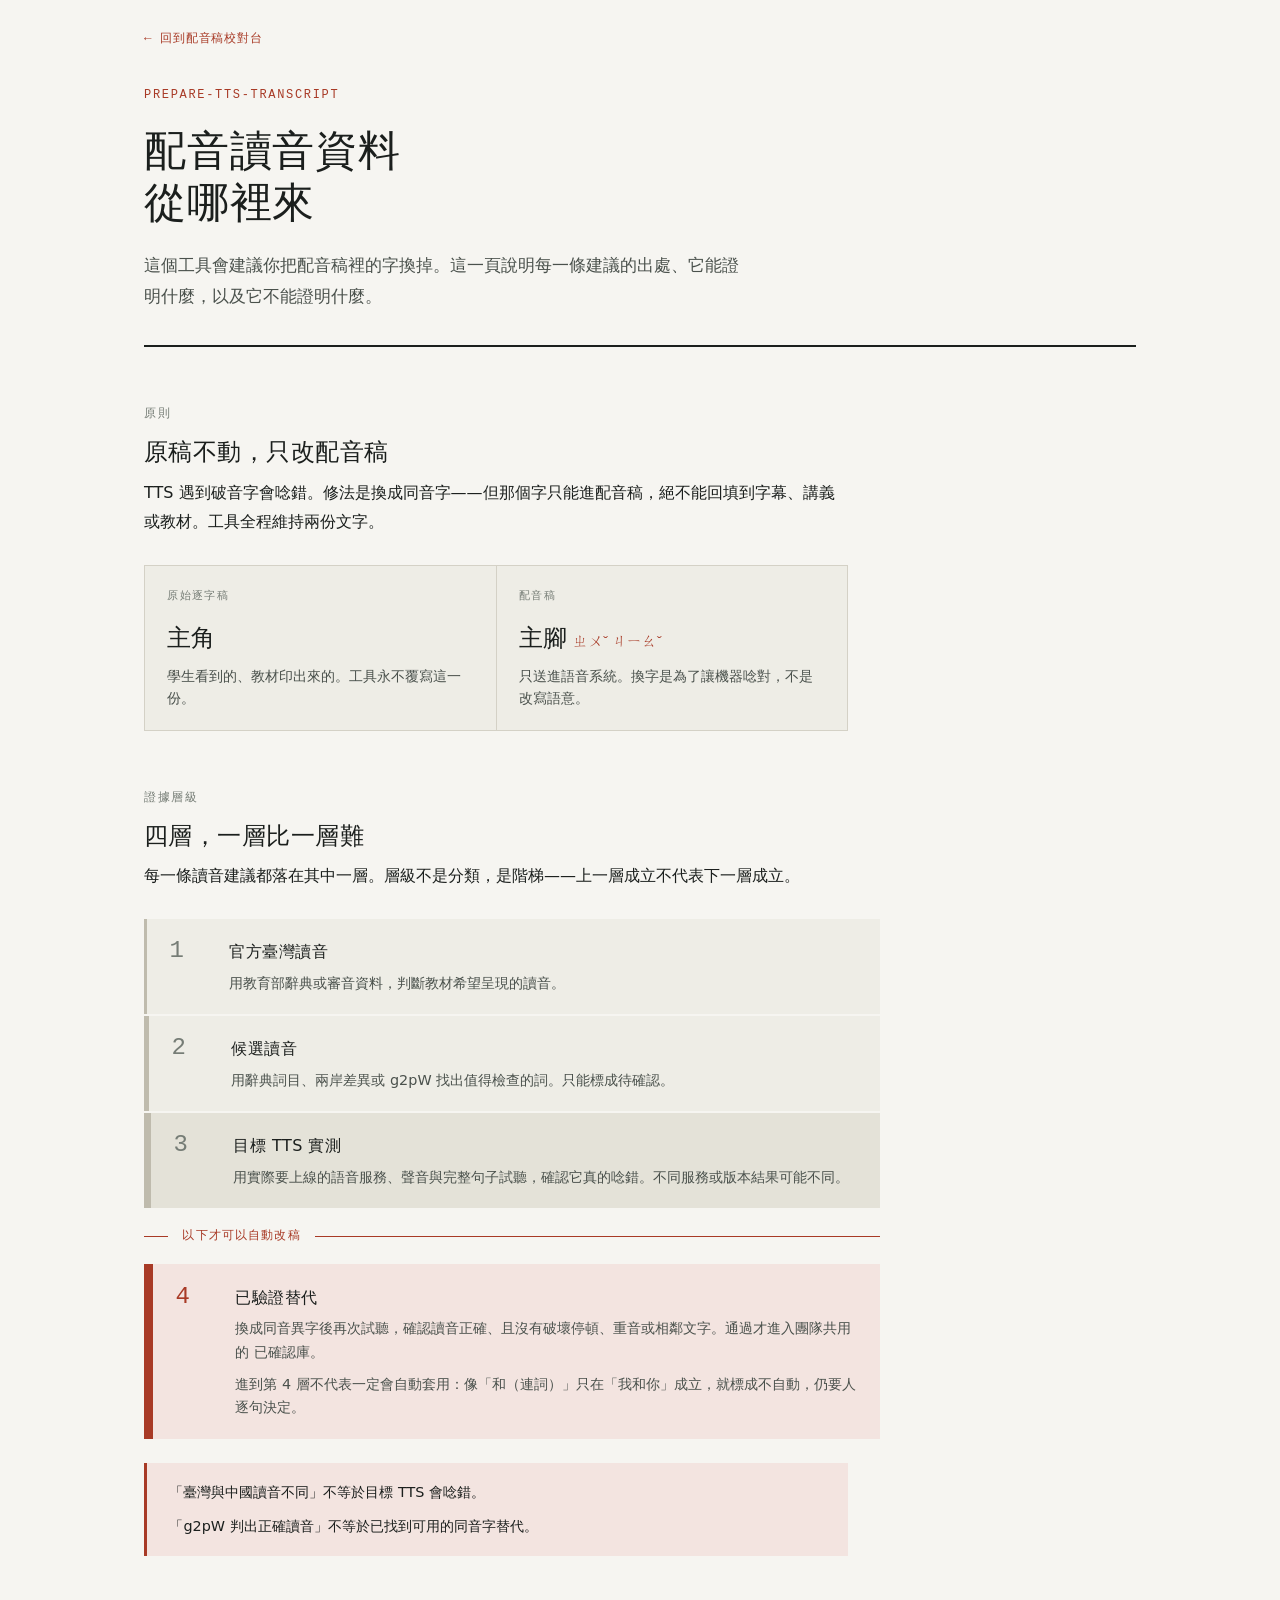
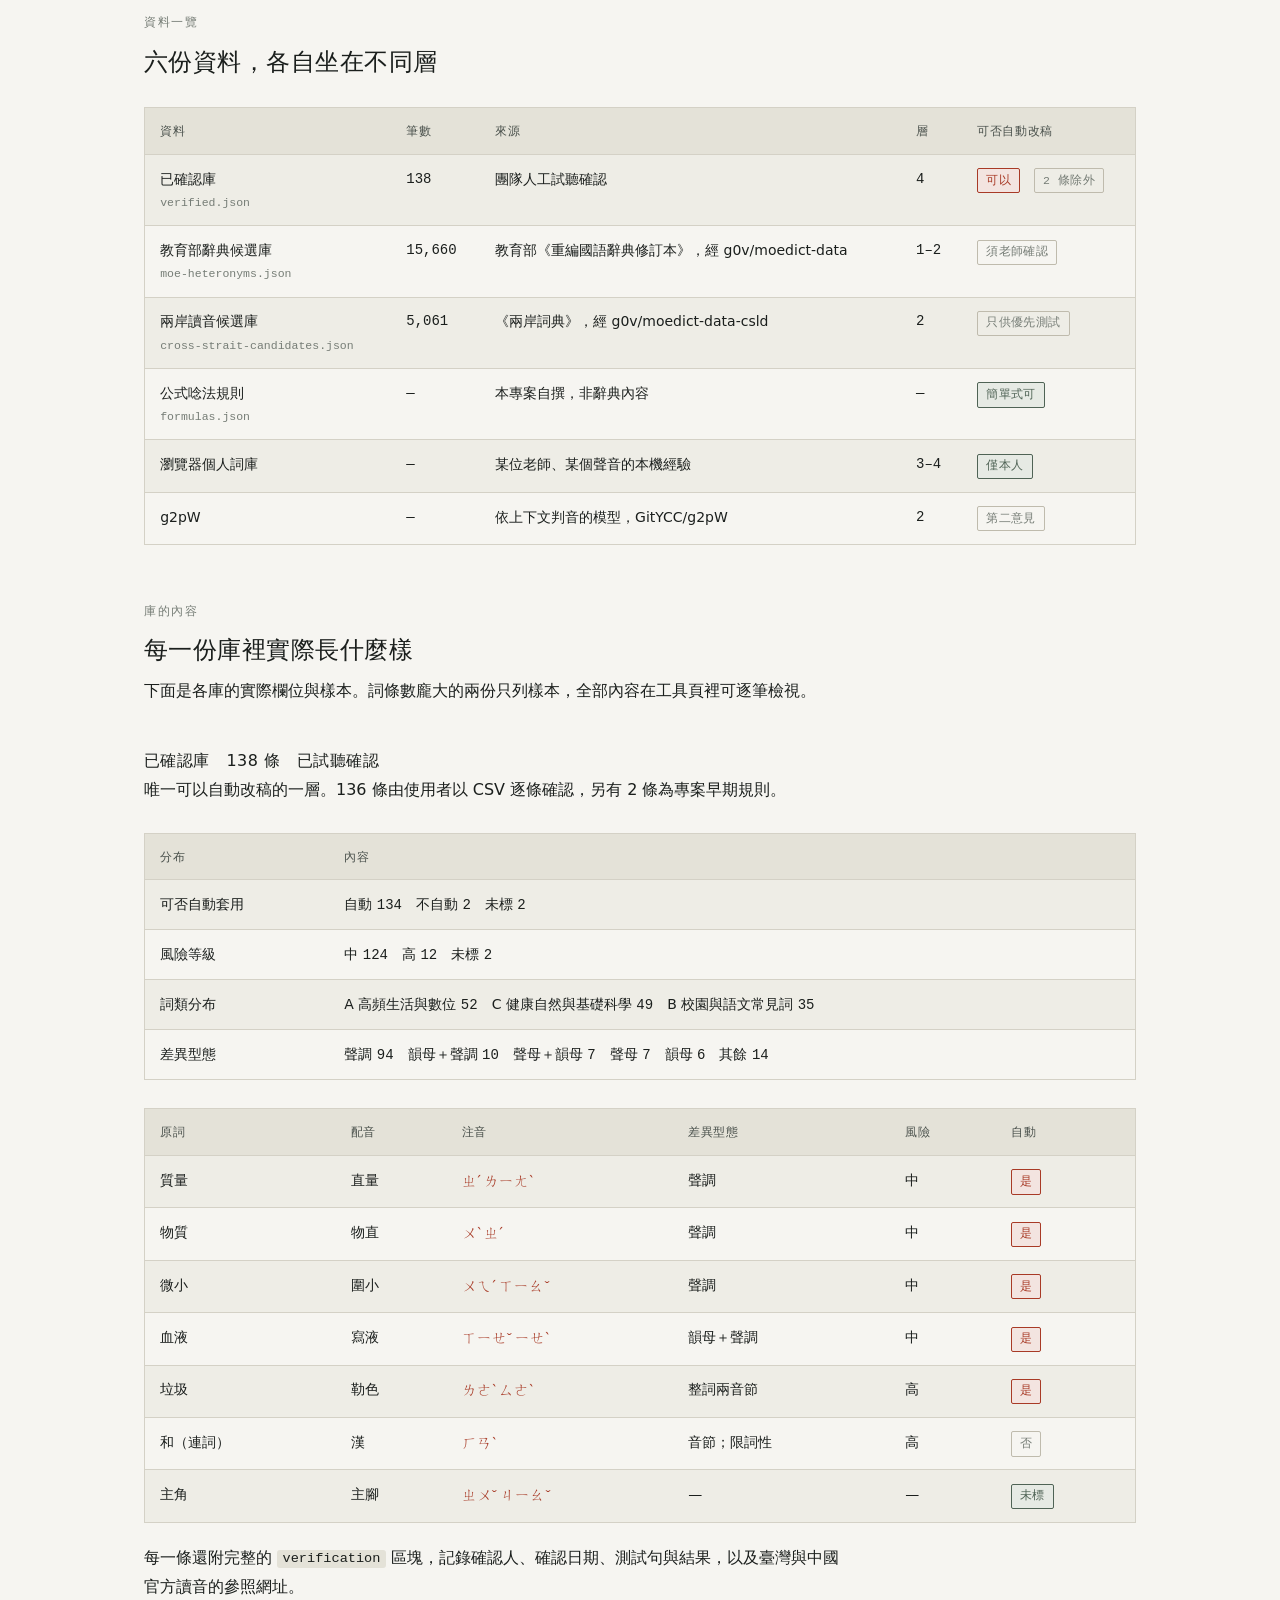
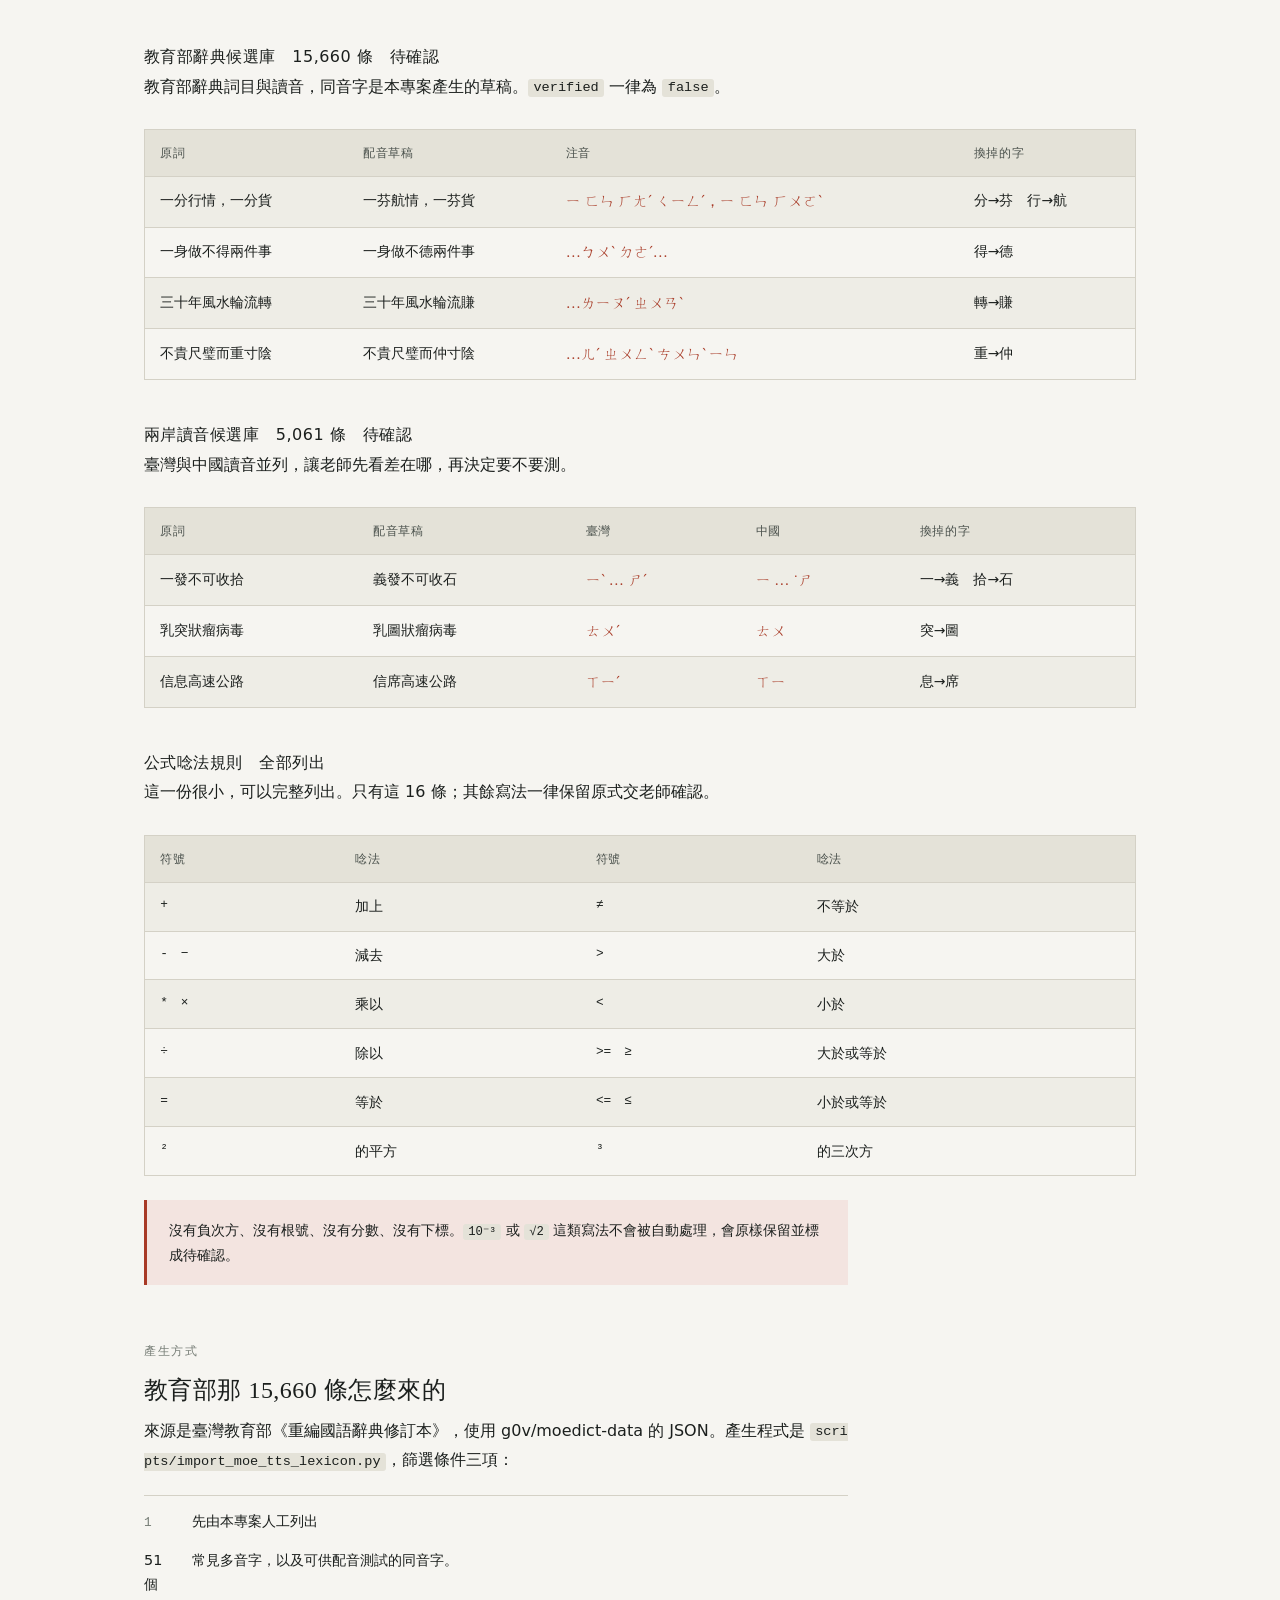
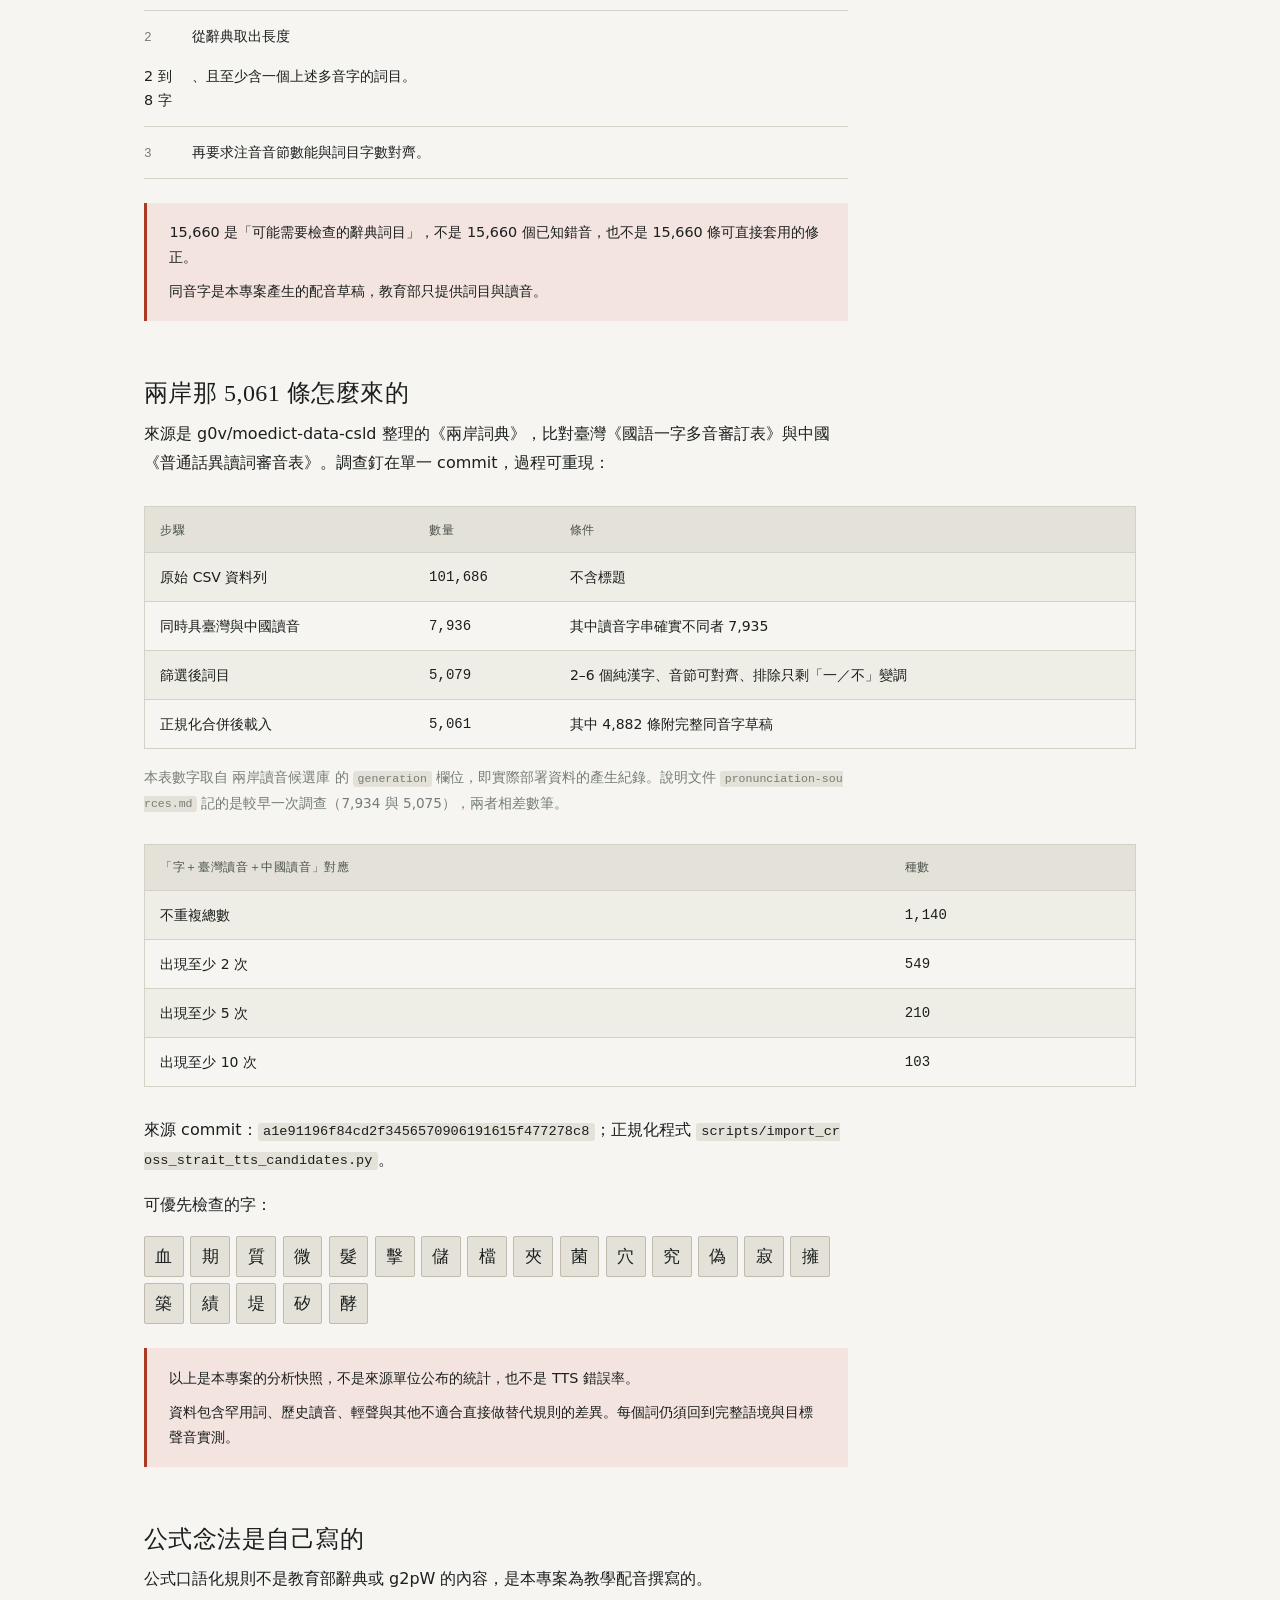
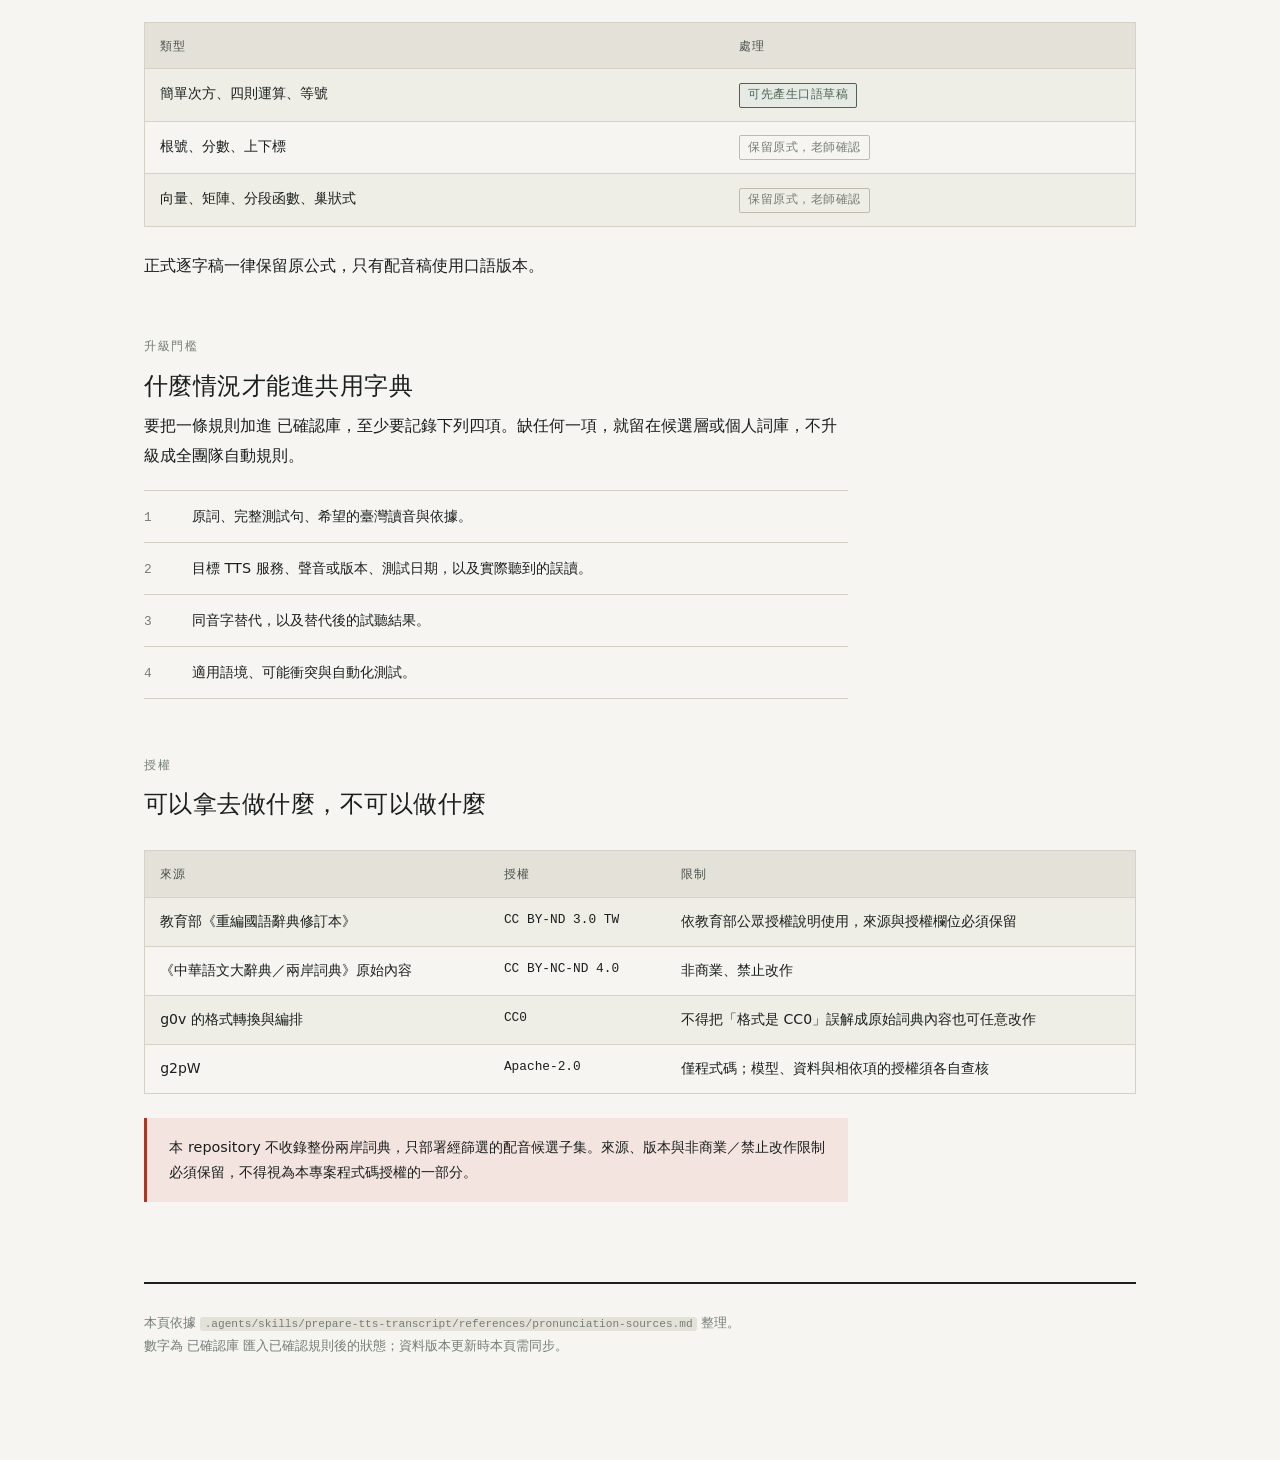
==== showcase/tts-pronunciation/sources.html @ 19a78411 "feat: 新增配音讀音資料來源說明頁 老師在工具頁看到的每一條讀音建議，現在都能點進來看出處、 證據層級與授權限制，不必翻 repo 裡的 markdown。  - 新增 showcase/tts-" ====
<!doctype html>
<html lang="zh-Hant">
  <head>
    <meta charset="utf-8">
    <meta name="viewport" content="width=device-width, initial-scale=1">
    <meta name="color-scheme" content="light">
    <title>配音讀音資料從哪裡來｜配音稿校對台</title>
    <style>
      :root{
        --paper:#F6F5F1; --paper-2:#EEEDE6; --paper-3:#E4E2D8;
        --ink:#1B1F1D; --ink-2:#4A514C; --ink-3:#767D76;
        --rule:#D4D1C6; --rule-2:#BFBBAD;
        --cinnabar:#A83A26; --cinnabar-bg:#F3E4E0;
        --sage:#4F6355; --sage-bg:#E6EAE4;
        --serif:"Songti TC","Noto Serif TC","Source Han Serif TC","PMingLiU",Georgia,serif;
        --sans:"PingFang TC","Noto Sans TC","Source Han Sans TC","Microsoft JhengHei","Heiti TC",system-ui,sans-serif;
        --mono:ui-monospace,"SF Mono","Cascadia Code",Consolas,monospace;
      }
      *{box-sizing:border-box;}
      body{margin:0;background:var(--paper);color:var(--ink);font-family:var(--sans);
        line-height:1.85;font-size:16px;padding:0 1.5rem 6rem;
        -webkit-font-smoothing:antialiased;}
      .wrap{max-width:62rem;margin:0 auto;}
      .col{max-width:44rem;}

      .backlink{display:inline-block;font-family:var(--mono);font-size:.78rem;
        letter-spacing:.06em;color:var(--cinnabar);text-decoration:none;
        padding:1.75rem 0 0;}
      .backlink:hover{text-decoration:underline;}
      .backlink:focus-visible{outline:2px solid var(--cinnabar);outline-offset:3px;}

      .masthead{padding:2rem 0 2rem;border-bottom:2px solid var(--ink);}
      .eyebrow{font-family:var(--mono);font-size:.75rem;letter-spacing:.14em;
        color:var(--cinnabar);text-transform:uppercase;margin:0 0 1.25rem;}
      h1{font-family:var(--serif);font-size:2.6rem;line-height:1.25;font-weight:500;
        margin:0 0 1.25rem;text-wrap:balance;letter-spacing:.02em;}
      .standfirst{font-size:1.0625rem;color:var(--ink-2);margin:0;max-width:38rem;}

      h2{font-family:var(--serif);font-size:1.5rem;font-weight:500;line-height:1.4;
        margin:0 0 .5rem;letter-spacing:.02em;}
      h3{font-size:1rem;font-weight:500;margin:0 0 .5rem;letter-spacing:.03em;}
      section{padding-top:3.5rem;}
      .secnum{font-family:var(--mono);font-size:.72rem;letter-spacing:.14em;
        color:var(--ink-3);margin:0 0 .75rem;}
      p{margin:0 0 1rem;}
      .col p:last-child{margin-bottom:0;}
      strong{font-weight:500;}
      code{font-family:var(--mono);font-size:.85em;background:var(--paper-3);
        padding:.1em .4em;border-radius:3px;word-break:break-all;}
      a{color:var(--cinnabar);text-underline-offset:3px;}

      .split{display:grid;gap:1px;background:var(--rule);border:1px solid var(--rule);
        grid-template-columns:1fr 1fr;margin:1.75rem 0 0;max-width:44rem;}
      .split>div{background:var(--paper-2);padding:1.25rem 1.4rem;}
      .split .lbl{font-family:var(--mono);font-size:.7rem;letter-spacing:.12em;
        color:var(--ink-3);margin:0 0 .6rem;}
      .split .big{font-family:var(--serif);font-size:1.5rem;margin:0 0 .35rem;}
      .split .note{font-size:.85rem;color:var(--ink-2);margin:0;line-height:1.6;}
      .fn{font-family:var(--mono);font-size:.72rem;color:var(--ink-3);}
      .zy{font-family:var(--serif);color:var(--cinnabar);font-size:.95rem;}

      .ladder{margin:1.75rem 0 0;max-width:46rem;}
      .rung{display:grid;grid-template-columns:2.5rem 1fr;gap:1.25rem;
        padding:1.15rem 1.4rem;background:var(--paper-2);
        border-left:3px solid var(--rule-2);margin-bottom:2px;}
      .rung--2{border-left-width:5px;}
      .rung--3{border-left-width:7px;background:var(--paper-3);}
      .rung--4{border-left:9px solid var(--cinnabar);background:var(--cinnabar-bg);}
      .rung .n{font-family:var(--mono);font-size:1.5rem;color:var(--ink-3);
        line-height:1.2;font-variant-numeric:tabular-nums;}
      .rung--4 .n{color:var(--cinnabar);}
      .rung h3{margin:0 0 .3rem;}
      .rung p{font-size:.9rem;color:var(--ink-2);margin:0;line-height:1.65;}
      .threshold{display:flex;align-items:center;gap:.9rem;margin:1.1rem 0;}
      .threshold span{font-family:var(--mono);font-size:.72rem;letter-spacing:.1em;
        color:var(--cinnabar);white-space:nowrap;}
      .threshold::before,.threshold::after{content:"";height:1px;
        background:var(--cinnabar);flex:1;}
      .threshold::before{flex:0 0 1.5rem;}

      .tw{overflow-x:auto;margin:1.75rem 0 0;border:1px solid var(--rule);}
      table{border-collapse:collapse;width:100%;font-size:.875rem;min-width:34rem;}
      th,td{text-align:left;padding:.8rem .95rem;border-bottom:1px solid var(--rule);
        vertical-align:top;line-height:1.6;}
      thead th{background:var(--paper-3);font-weight:500;font-size:.78rem;
        letter-spacing:.05em;color:var(--ink-2);white-space:nowrap;}
      tbody tr:last-child td{border-bottom:none;}
      tbody tr:nth-child(odd) td{background:var(--paper-2);}
      .num{font-family:var(--mono);font-variant-numeric:tabular-nums;white-space:nowrap;}
      .nm{font-family:var(--mono);font-size:.8rem;word-break:break-all;}

      .tag{display:inline-block;font-size:.72rem;padding:.15rem .5rem;border-radius:2px;
        white-space:nowrap;font-family:var(--mono);letter-spacing:.04em;}
      .tag--yes{background:var(--cinnabar-bg);color:var(--cinnabar);
        border:1px solid var(--cinnabar);}
      .tag--no{background:transparent;color:var(--ink-3);border:1px solid var(--rule-2);}
      .tag--part{background:var(--sage-bg);color:var(--sage);border:1px solid var(--sage);}

      .steps{list-style:none;padding:0;margin:1.25rem 0 0;max-width:44rem;
        counter-reset:s;border-top:1px solid var(--rule);}
      .steps li{counter-increment:s;display:grid;grid-template-columns:2rem 1fr;
        gap:1rem;padding:.85rem 0;border-bottom:1px solid var(--rule);
        font-size:.9rem;line-height:1.65;}
      .steps li::before{content:counter(s);font-family:var(--mono);color:var(--ink-3);
        font-size:.8rem;padding-top:.15rem;}

      .warn{border-left:3px solid var(--cinnabar);background:var(--cinnabar-bg);
        padding:1.1rem 1.4rem;margin:1.5rem 0 0;max-width:44rem;font-size:.9rem;
        line-height:1.7;}
      .warn p{margin:0 0 .6rem;}
      .warn p:last-child{margin:0;}

      .chips{display:flex;flex-wrap:wrap;gap:.4rem;margin:1rem 0 0;max-width:44rem;}
      .chip{font-family:var(--serif);font-size:1.05rem;padding:.25rem .65rem;
        background:var(--paper-3);border:1px solid var(--rule-2);border-radius:2px;}

      .pagefoot{margin-top:5rem;padding-top:1.75rem;border-top:2px solid var(--ink);
        font-size:.82rem;color:var(--ink-3);line-height:1.75;}

      @media (max-width:640px){
        h1{font-size:1.9rem;}
        .split{grid-template-columns:1fr;}
        body{font-size:15px;}
      }
    </style>
  </head>
  <body>
    <div class="wrap">

      <a class="backlink" href="index.html">← 回到配音稿校對台</a>

      <header class="masthead">
        <p class="eyebrow">prepare-tts-transcript</p>
        <h1>配音讀音資料<br>從哪裡來</h1>
        <p class="standfirst">這個工具會建議你把配音稿裡的字換掉。這一頁說明每一條建議的出處、它能證明什麼，以及它<strong>不能</strong>證明什麼。</p>
      </header>

      <section>
        <p class="secnum">原則</p>
        <h2>原稿不動，只改配音稿</h2>
        <div class="col">
          <p>TTS 遇到破音字會唸錯。修法是換成同音字——但那個字只能進配音稿，<strong>絕不能回填到字幕、講義或教材</strong>。工具全程維持兩份文字。</p>
        </div>
        <div class="split">
          <div>
            <p class="lbl">原始逐字稿</p>
            <p class="big">主角</p>
            <p class="note">學生看到的、教材印出來的。工具永不覆寫這一份。</p>
          </div>
          <div>
            <p class="lbl">配音稿</p>
            <p class="big">主腳 <span class="zy">ㄓㄨˇ ㄐㄧㄠˇ</span></p>
            <p class="note">只送進語音系統。換字是為了讓機器唸對，不是改寫語意。</p>
          </div>
        </div>
      </section>

      <section>
        <p class="secnum">證據層級</p>
        <h2>四層，一層比一層難</h2>
        <div class="col">
          <p>每一條讀音建議都落在其中一層。層級不是分類，是<strong>階梯</strong>——上一層成立不代表下一層成立。</p>
        </div>

        <div class="ladder">
          <div class="rung">
            <div class="n">1</div>
            <div>
              <h3>官方臺灣讀音</h3>
              <p>用教育部辭典或審音資料，判斷教材希望呈現的讀音。</p>
            </div>
          </div>
          <div class="rung rung--2">
            <div class="n">2</div>
            <div>
              <h3>候選讀音</h3>
              <p>用辭典詞目、兩岸差異或 g2pW 找出值得檢查的詞。只能標成待確認。</p>
            </div>
          </div>
          <div class="rung rung--3">
            <div class="n">3</div>
            <div>
              <h3>目標 TTS 實測</h3>
              <p>用實際要上線的語音服務、聲音與完整句子試聽，確認它真的唸錯。不同服務或版本結果可能不同。</p>
            </div>
          </div>

          <div class="threshold"><span>以下才可以自動改稿</span></div>

          <div class="rung rung--4">
            <div class="n">4</div>
            <div>
              <h3>已驗證替代</h3>
              <p>換成同音異字後再次試聽，確認讀音正確、且沒有破壞停頓、重音或相鄰文字。通過才進入團隊共用的 <strong>已確認庫</strong>。</p>
              <p style="margin-top:.5rem;">進到第 4 層<strong>不代表一定會自動套用</strong>：像「和（連詞）」只在「我和你」成立，就標成不自動，仍要人逐句決定。</p>
            </div>
          </div>
        </div>

        <div class="warn">
          <p>「臺灣與中國讀音不同」<strong>不等於</strong>目標 TTS 會唸錯。</p>
          <p>「g2pW 判出正確讀音」<strong>不等於</strong>已找到可用的同音字替代。</p>
        </div>
      </section>

      <section>
        <p class="secnum">資料一覽</p>
        <h2>六份資料，各自坐在不同層</h2>
        <div class="tw">
          <table>
            <thead>
              <tr><th>資料</th><th>筆數</th><th>來源</th><th>層</th><th>可否自動改稿</th></tr>
            </thead>
            <tbody>
              <tr>
                <td>已確認庫<br><span class="fn">verified.json</span></td>
                <td class="num">138</td>
                <td>團隊人工試聽確認</td>
                <td class="num">4</td>
                <td><span class="tag tag--yes">可以</span>　<span class="tag tag--no">2 條除外</span></td>
              </tr>
              <tr>
                <td>教育部辭典候選庫<br><span class="fn">moe-heteronyms.json</span></td>
                <td class="num">15,660</td>
                <td>教育部《重編國語辭典修訂本》，經 g0v/moedict-data</td>
                <td class="num">1–2</td>
                <td><span class="tag tag--no">須老師確認</span></td>
              </tr>
              <tr>
                <td>兩岸讀音候選庫<br><span class="fn">cross-strait-candidates.json</span></td>
                <td class="num">5,061</td>
                <td>《兩岸詞典》，經 g0v/moedict-data-csld</td>
                <td class="num">2</td>
                <td><span class="tag tag--no">只供優先測試</span></td>
              </tr>
              <tr>
                <td>公式唸法規則<br><span class="fn">formulas.json</span></td>
                <td class="num">—</td>
                <td>本專案自撰，非辭典內容</td>
                <td class="num">—</td>
                <td><span class="tag tag--part">簡單式可</span></td>
              </tr>
              <tr>
                <td>瀏覽器個人詞庫</td>
                <td class="num">—</td>
                <td>某位老師、某個聲音的本機經驗</td>
                <td class="num">3–4</td>
                <td><span class="tag tag--part">僅本人</span></td>
              </tr>
              <tr>
                <td>g2pW</td>
                <td class="num">—</td>
                <td>依上下文判音的模型，GitYCC/g2pW</td>
                <td class="num">2</td>
                <td><span class="tag tag--no">第二意見</span></td>
              </tr>
            </tbody>
          </table>
        </div>
      </section>

      <section>
        <p class="secnum">庫的內容</p>
        <h2>每一份庫裡實際長什麼樣</h2>
        <div class="col">
          <p>下面是各庫的實際欄位與樣本。詞條數龐大的兩份只列樣本，全部內容在工具頁裡可逐筆檢視。</p>
        </div>

        <h3 style="margin:2.5rem 0 0;">已確認庫　138 條　已試聽確認</h3>
        <div class="col">
          <p>唯一可以自動改稿的一層。136 條由使用者以 CSV 逐條確認，另有 2 條為專案早期規則。</p>
        </div>
        <div class="tw">
          <table>
            <thead><tr><th>分布</th><th>內容</th></tr></thead>
            <tbody>
              <tr><td>可否自動套用</td><td>自動 <span class="num">134</span>　不自動 <span class="num">2</span>　未標 <span class="num">2</span></td></tr>
              <tr><td>風險等級</td><td>中 <span class="num">124</span>　高 <span class="num">12</span>　未標 <span class="num">2</span></td></tr>
              <tr><td>詞類分布</td><td>A 高頻生活與數位 <span class="num">52</span>　C 健康自然與基礎科學 <span class="num">49</span>　B 校園與語文常見詞 <span class="num">35</span></td></tr>
              <tr><td>差異型態</td><td>聲調 <span class="num">94</span>　韻母＋聲調 <span class="num">10</span>　聲母＋韻母 <span class="num">7</span>　聲母 <span class="num">7</span>　韻母 <span class="num">6</span>　其餘 <span class="num">14</span></td></tr>
            </tbody>
          </table>
        </div>
        <div class="tw">
          <table>
            <thead><tr><th>原詞</th><th>配音</th><th>注音</th><th>差異型態</th><th>風險</th><th>自動</th></tr></thead>
            <tbody>
              <tr><td>質量</td><td>直量</td><td class="zy">ㄓˊ ㄌㄧㄤˋ</td><td>聲調</td><td>中</td><td><span class="tag tag--yes">是</span></td></tr>
              <tr><td>物質</td><td>物直</td><td class="zy">ㄨˋ ㄓˊ</td><td>聲調</td><td>中</td><td><span class="tag tag--yes">是</span></td></tr>
              <tr><td>微小</td><td>圍小</td><td class="zy">ㄨㄟˊ ㄒㄧㄠˇ</td><td>聲調</td><td>中</td><td><span class="tag tag--yes">是</span></td></tr>
              <tr><td>血液</td><td>寫液</td><td class="zy">ㄒㄧㄝˇ ㄧㄝˋ</td><td>韻母＋聲調</td><td>中</td><td><span class="tag tag--yes">是</span></td></tr>
              <tr><td>垃圾</td><td>勒色</td><td class="zy">ㄌㄜˋ ㄙㄜˋ</td><td>整詞兩音節</td><td>高</td><td><span class="tag tag--yes">是</span></td></tr>
              <tr><td>和（連詞）</td><td>漢</td><td class="zy">ㄏㄢˋ</td><td>音節；限詞性</td><td>高</td><td><span class="tag tag--no">否</span></td></tr>
              <tr><td>主角</td><td>主腳</td><td class="zy">ㄓㄨˇ ㄐㄧㄠˇ</td><td>—</td><td>—</td><td><span class="tag tag--part">未標</span></td></tr>
            </tbody>
          </table>
        </div>
        <div class="col" style="margin-top:1.25rem;">
          <p>每一條還附完整的 <code>verification</code> 區塊，記錄確認人、確認日期、測試句與結果，以及臺灣與中國官方讀音的參照網址。</p>
        </div>

        <h3 style="margin:2.5rem 0 0;">教育部辭典候選庫　15,660 條　待確認</h3>
        <div class="col">
          <p>教育部辭典詞目與讀音，同音字是本專案產生的草稿。<code>verified</code> 一律為 <code>false</code>。</p>
        </div>
        <div class="tw">
          <table>
            <thead><tr><th>原詞</th><th>配音草稿</th><th>注音</th><th>換掉的字</th></tr></thead>
            <tbody>
              <tr><td>一分行情，一分貨</td><td>一芬航情，一芬貨</td><td class="zy">ㄧ ㄈㄣ ㄏㄤˊ ㄑㄧㄥˊ，ㄧ ㄈㄣ ㄏㄨㄛˋ</td><td>分→芬　行→航</td></tr>
              <tr><td>一身做不得兩件事</td><td>一身做不德兩件事</td><td class="zy">…ㄅㄨˋ ㄉㄜˊ…</td><td>得→德</td></tr>
              <tr><td>三十年風水輪流轉</td><td>三十年風水輪流賺</td><td class="zy">…ㄌㄧㄡˊ ㄓㄨㄢˋ</td><td>轉→賺</td></tr>
              <tr><td>不貴尺璧而重寸陰</td><td>不貴尺璧而仲寸陰</td><td class="zy">…ㄦˊ ㄓㄨㄥˋ ㄘㄨㄣˋ ㄧㄣ</td><td>重→仲</td></tr>
            </tbody>
          </table>
        </div>

        <h3 style="margin:2.5rem 0 0;">兩岸讀音候選庫　5,061 條　待確認</h3>
        <div class="col">
          <p>臺灣與中國讀音並列，讓老師先看差在哪，再決定要不要測。</p>
        </div>
        <div class="tw">
          <table>
            <thead><tr><th>原詞</th><th>配音草稿</th><th>臺灣</th><th>中國</th><th>換掉的字</th></tr></thead>
            <tbody>
              <tr><td>一發不可收拾</td><td>義發不可收石</td><td class="zy">ㄧˋ … ㄕˊ</td><td class="zy">ㄧ … ˙ㄕ</td><td>一→義　拾→石</td></tr>
              <tr><td>乳突狀瘤病毒</td><td>乳圖狀瘤病毒</td><td class="zy">ㄊㄨˊ</td><td class="zy">ㄊㄨ</td><td>突→圖</td></tr>
              <tr><td>信息高速公路</td><td>信席高速公路</td><td class="zy">ㄒㄧˊ</td><td class="zy">ㄒㄧ</td><td>息→席</td></tr>
            </tbody>
          </table>
        </div>

        <h3 style="margin:2.5rem 0 0;">公式唸法規則　全部列出</h3>
        <div class="col">
          <p>這一份很小，可以完整列出。<strong>只有這 16 條</strong>；其餘寫法一律保留原式交老師確認。</p>
        </div>
        <div class="tw">
          <table>
            <thead><tr><th>符號</th><th>唸法</th><th>符號</th><th>唸法</th></tr></thead>
            <tbody>
              <tr><td class="nm">+</td><td>加上</td><td class="nm">≠</td><td>不等於</td></tr>
              <tr><td class="nm">-　−</td><td>減去</td><td class="nm">&gt;</td><td>大於</td></tr>
              <tr><td class="nm">*　×</td><td>乘以</td><td class="nm">&lt;</td><td>小於</td></tr>
              <tr><td class="nm">÷</td><td>除以</td><td class="nm">&gt;=　≥</td><td>大於或等於</td></tr>
              <tr><td class="nm">=</td><td>等於</td><td class="nm">&lt;=　≤</td><td>小於或等於</td></tr>
              <tr><td class="nm">²</td><td>的平方</td><td class="nm">³</td><td>的三次方</td></tr>
            </tbody>
          </table>
        </div>
        <div class="warn">
          <p>沒有負次方、沒有根號、沒有分數、沒有下標。<code>10⁻³</code> 或 <code>√2</code> 這類寫法<strong>不會被自動處理</strong>，會原樣保留並標成待確認。</p>
        </div>
      </section>

      <section>
        <p class="secnum">產生方式</p>
        <h2>教育部那 15,660 條怎麼來的</h2>
        <div class="col">
          <p>來源是臺灣教育部《重編國語辭典修訂本》，使用 g0v/moedict-data 的 JSON。產生程式是 <code>scripts/import_moe_tts_lexicon.py</code>，篩選條件三項：</p>
        </div>
        <ol class="steps">
          <li>先由本專案人工列出 <strong>51 個</strong>常見多音字，以及可供配音測試的同音字。</li>
          <li>從辭典取出長度 <strong>2 到 8 字</strong>、且至少含一個上述多音字的詞目。</li>
          <li>再要求注音音節數能與詞目字數對齊。</li>
        </ol>
        <div class="warn">
          <p><strong>15,660 是「可能需要檢查的辭典詞目」</strong>，不是 15,660 個已知錯音，也不是 15,660 條可直接套用的修正。</p>
          <p>同音字是本專案產生的配音草稿，教育部只提供詞目與讀音。</p>
        </div>
      </section>

      <section>
        <h2>兩岸那 5,061 條怎麼來的</h2>
        <div class="col">
          <p>來源是 g0v/moedict-data-csld 整理的《兩岸詞典》，比對臺灣《國語一字多音審訂表》與中國《普通話異讀詞審音表》。調查釘在單一 commit，過程可重現：</p>
        </div>
        <div class="tw">
          <table>
            <thead><tr><th>步驟</th><th>數量</th><th>條件</th></tr></thead>
            <tbody>
              <tr><td>原始 CSV 資料列</td><td class="num">101,686</td><td>不含標題</td></tr>
              <tr><td>同時具臺灣與中國讀音</td><td class="num">7,936</td><td>其中讀音字串確實不同者 7,935</td></tr>
              <tr><td>篩選後詞目</td><td class="num">5,079</td><td>2–6 個純漢字、音節可對齊、排除只剩「一／不」變調</td></tr>
              <tr><td>正規化合併後載入</td><td class="num">5,061</td><td>其中 4,882 條附完整同音字草稿</td></tr>
            </tbody>
          </table>
        </div>
        <div class="col" style="margin-top:1rem;">
          <p style="font-size:.85rem;color:var(--ink-3);">本表數字取自 <strong>兩岸讀音候選庫</strong> 的 <code>generation</code> 欄位，即實際部署資料的產生紀錄。說明文件 <code>pronunciation-sources.md</code> 記的是較早一次調查（7,934 與 5,075），兩者相差數筆。</p>
        </div>
        <div class="tw">
          <table>
            <thead><tr><th>「字＋臺灣讀音＋中國讀音」對應</th><th>種數</th></tr></thead>
            <tbody>
              <tr><td>不重複總數</td><td class="num">1,140</td></tr>
              <tr><td>出現至少 2 次</td><td class="num">549</td></tr>
              <tr><td>出現至少 5 次</td><td class="num">210</td></tr>
              <tr><td>出現至少 10 次</td><td class="num">103</td></tr>
            </tbody>
          </table>
        </div>
        <div class="col" style="margin-top:1.75rem;">
          <p>來源 commit：<code>a1e91196f84cd2f3456570906191615f477278c8</code>；正規化程式 <code>scripts/import_cross_strait_tts_candidates.py</code>。</p>
          <p>可優先檢查的字：</p>
        </div>
        <div class="chips">
          <span class="chip">血</span><span class="chip">期</span><span class="chip">質</span>
          <span class="chip">微</span><span class="chip">髮</span><span class="chip">擊</span>
          <span class="chip">儲</span><span class="chip">檔</span><span class="chip">夾</span>
          <span class="chip">菌</span><span class="chip">穴</span><span class="chip">究</span>
          <span class="chip">偽</span><span class="chip">寂</span><span class="chip">擁</span>
          <span class="chip">築</span><span class="chip">績</span><span class="chip">堤</span>
          <span class="chip">矽</span><span class="chip">酵</span>
        </div>
        <div class="warn">
          <p>以上是<strong>本專案的分析快照</strong>，不是來源單位公布的統計，也不是 TTS 錯誤率。</p>
          <p>資料包含罕用詞、歷史讀音、輕聲與其他不適合直接做替代規則的差異。每個詞仍須回到完整語境與目標聲音實測。</p>
        </div>
      </section>

      <section>
        <h2>公式念法是自己寫的</h2>
        <div class="col">
          <p>公式口語化規則<strong>不是</strong>教育部辭典或 g2pW 的內容，是本專案為教學配音撰寫的。</p>
        </div>
        <div class="tw">
          <table>
            <thead><tr><th>類型</th><th>處理</th></tr></thead>
            <tbody>
              <tr><td>簡單次方、四則運算、等號</td><td><span class="tag tag--part">可先產生口語草稿</span></td></tr>
              <tr><td>根號、分數、上下標</td><td><span class="tag tag--no">保留原式，老師確認</span></td></tr>
              <tr><td>向量、矩陣、分段函數、巢狀式</td><td><span class="tag tag--no">保留原式，老師確認</span></td></tr>
            </tbody>
          </table>
        </div>
        <div class="col" style="margin-top:1.5rem;">
          <p>正式逐字稿一律保留原公式，只有配音稿使用口語版本。</p>
        </div>
      </section>

      <section>
        <p class="secnum">升級門檻</p>
        <h2>什麼情況才能進共用字典</h2>
        <div class="col">
          <p>要把一條規則加進 <strong>已確認庫</strong>，至少要記錄下列四項。<strong>缺任何一項，就留在候選層或個人詞庫</strong>，不升級成全團隊自動規則。</p>
        </div>
        <ol class="steps">
          <li>原詞、完整測試句、希望的臺灣讀音與依據。</li>
          <li>目標 TTS 服務、聲音或版本、測試日期，以及實際聽到的誤讀。</li>
          <li>同音字替代，以及替代後的試聽結果。</li>
          <li>適用語境、可能衝突與自動化測試。</li>
        </ol>
      </section>

      <section>
        <p class="secnum">授權</p>
        <h2>可以拿去做什麼，不可以做什麼</h2>
        <div class="tw">
          <table>
            <thead><tr><th>來源</th><th>授權</th><th>限制</th></tr></thead>
            <tbody>
              <tr>
                <td>教育部《重編國語辭典修訂本》</td>
                <td class="nm">CC BY-ND 3.0 TW</td>
                <td>依教育部公眾授權說明使用，<strong>來源與授權欄位必須保留</strong></td>
              </tr>
              <tr>
                <td>《中華語文大辭典／兩岸詞典》原始內容</td>
                <td class="nm">CC BY-NC-ND 4.0</td>
                <td>非商業、禁止改作</td>
              </tr>
              <tr>
                <td>g0v 的格式轉換與編排</td>
                <td class="nm">CC0</td>
                <td><strong>不得</strong>把「格式是 CC0」誤解成原始詞典內容也可任意改作</td>
              </tr>
              <tr>
                <td>g2pW</td>
                <td class="nm">Apache-2.0</td>
                <td>僅程式碼；模型、資料與相依項的授權須各自查核</td>
              </tr>
            </tbody>
          </table>
        </div>
        <div class="warn">
          <p>本 repository <strong>不收錄整份兩岸詞典</strong>，只部署經篩選的配音候選子集。來源、版本與非商業／禁止改作限制必須保留，不得視為本專案程式碼授權的一部分。</p>
        </div>
      </section>

      <p class="pagefoot">
        本頁依據 <code>.agents/skills/prepare-tts-transcript/references/pronunciation-sources.md</code> 整理。<br>
        數字為 <strong>已確認庫</strong> 匯入已確認規則後的狀態；資料版本更新時本頁需同步。
      </p>

    </div>
  </body>
</html>
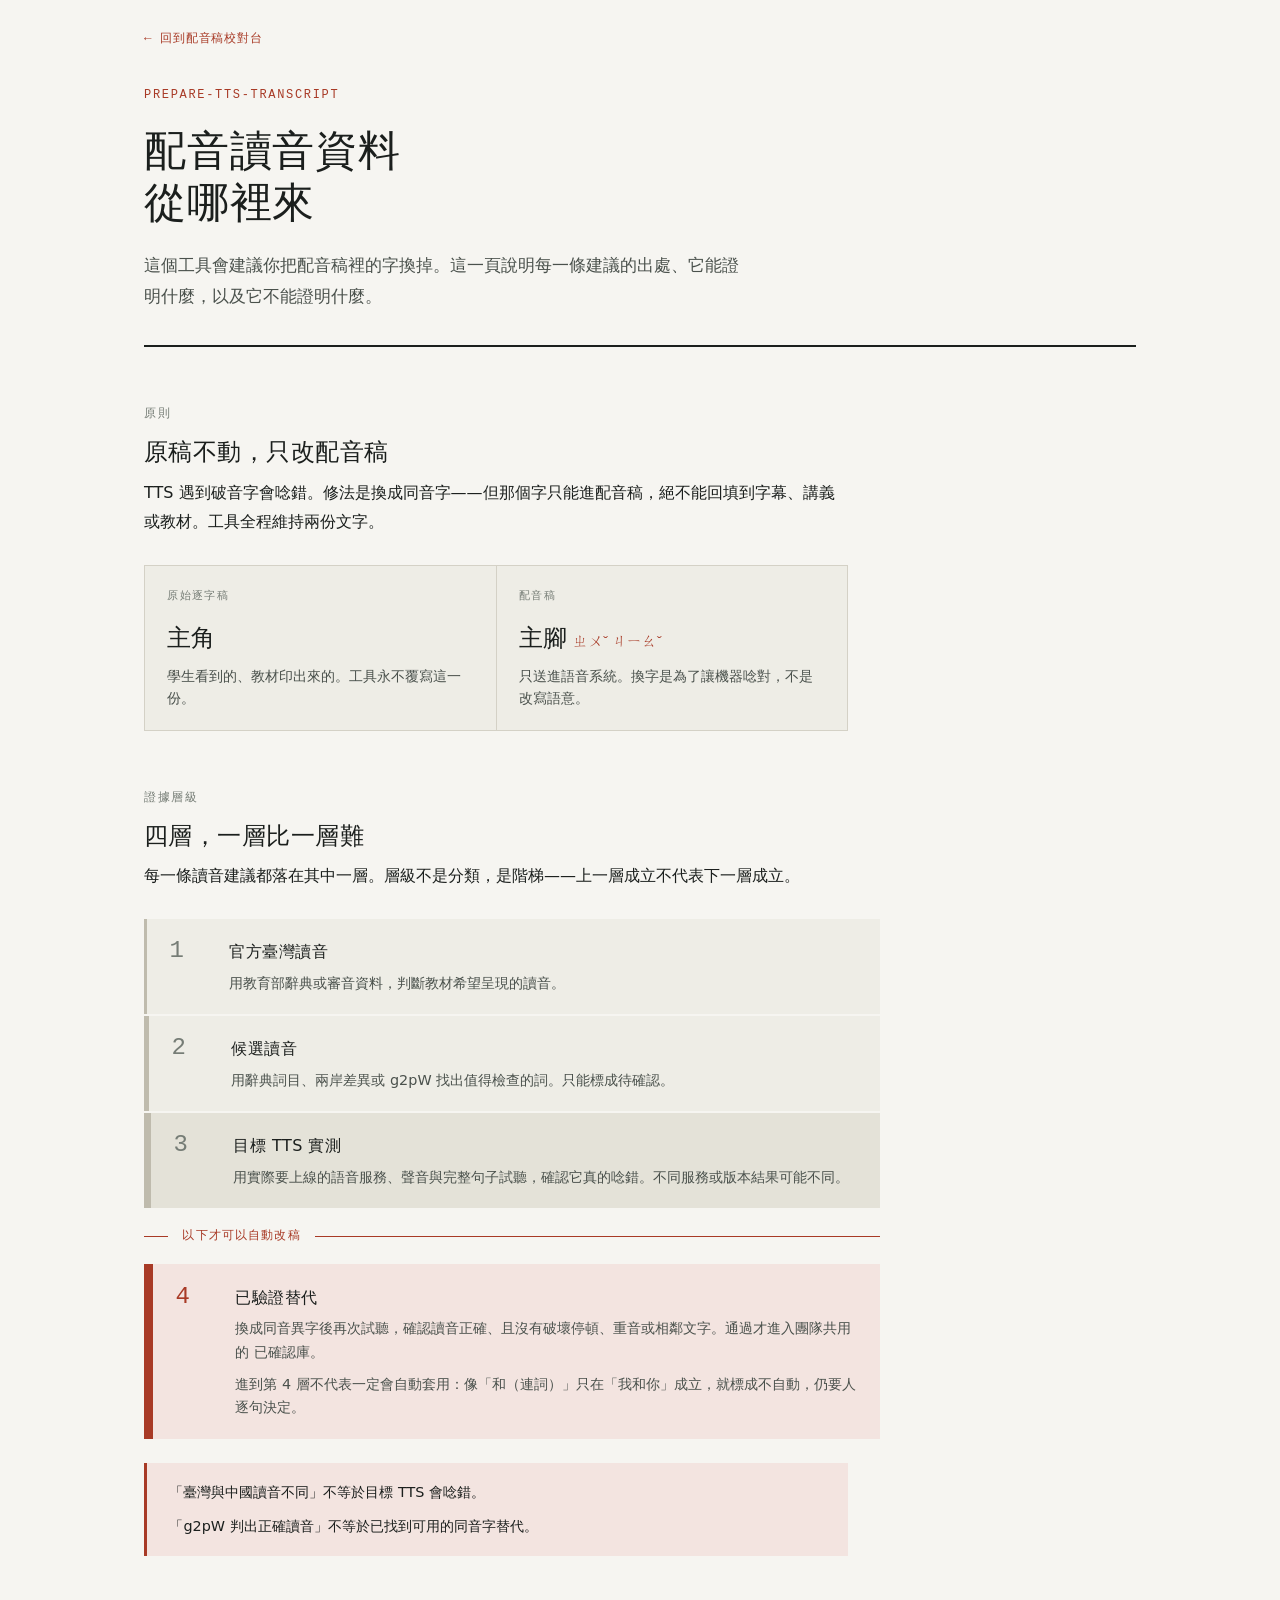
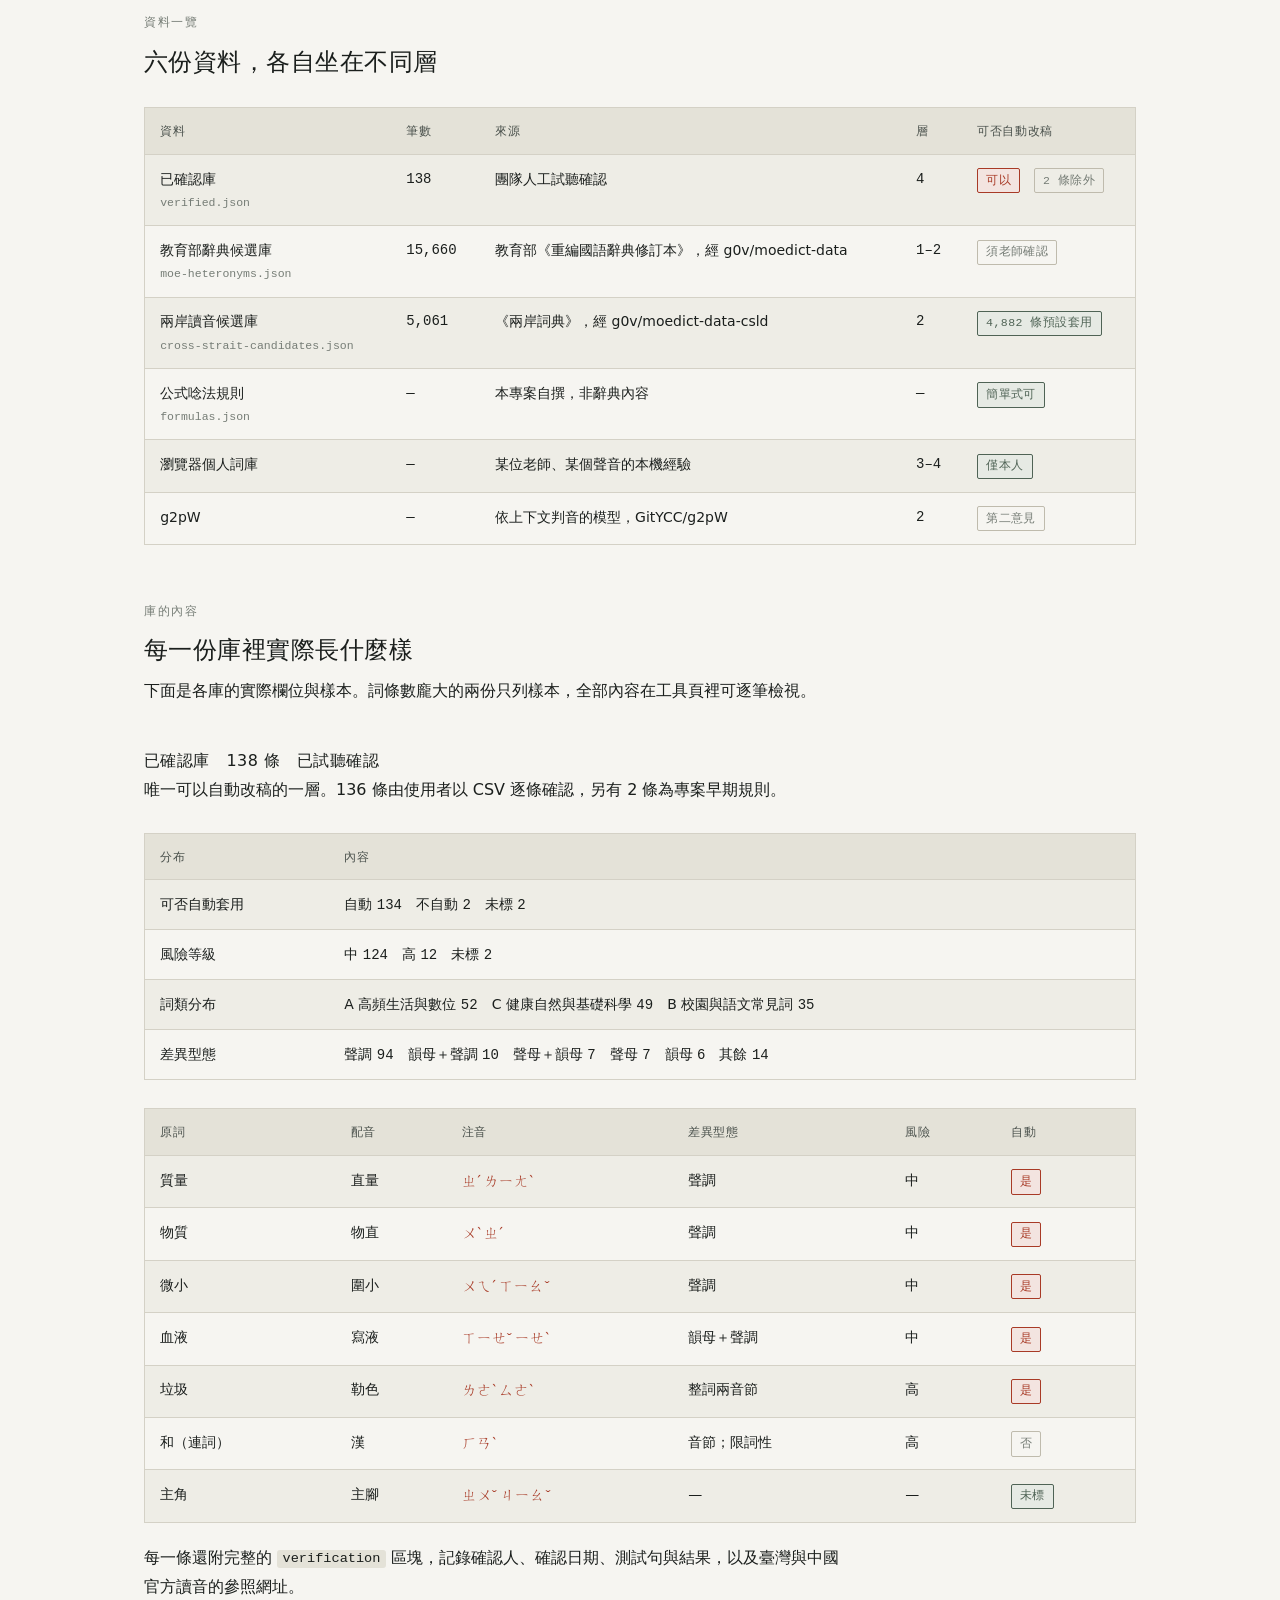
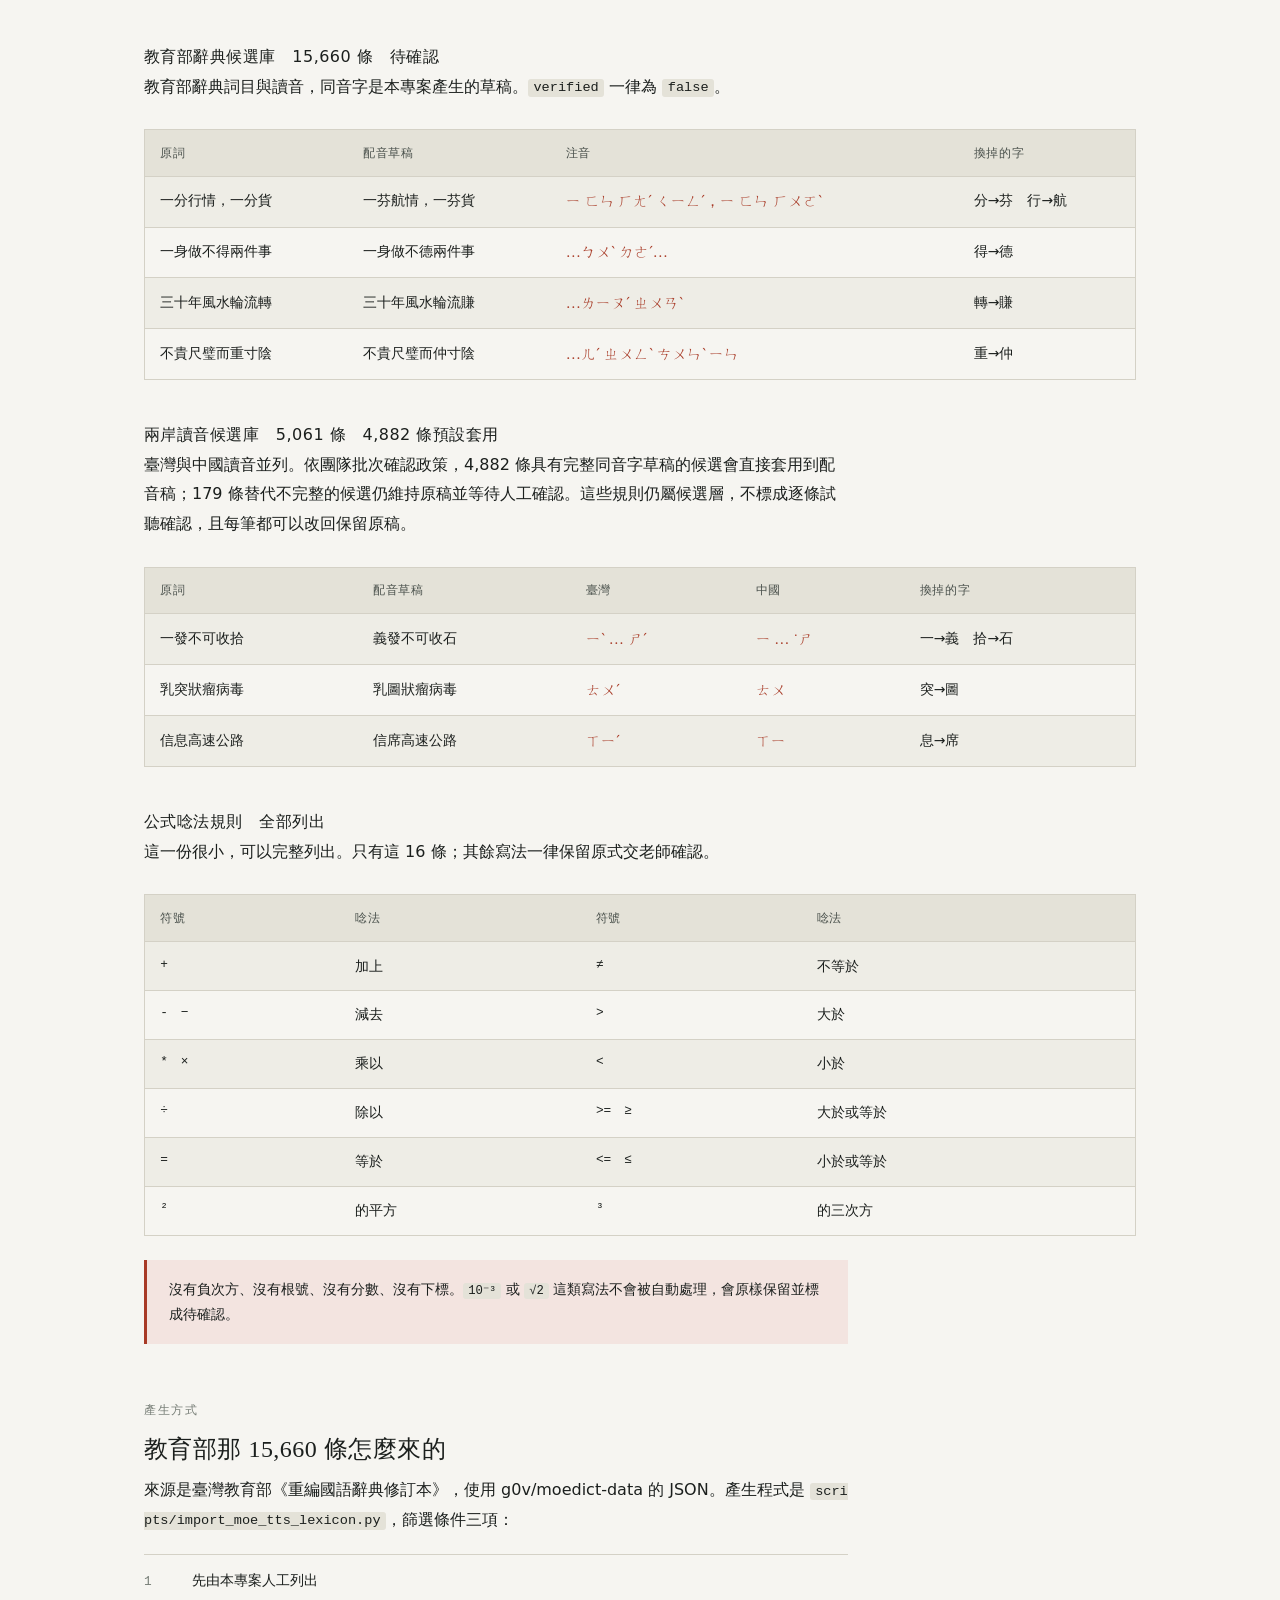
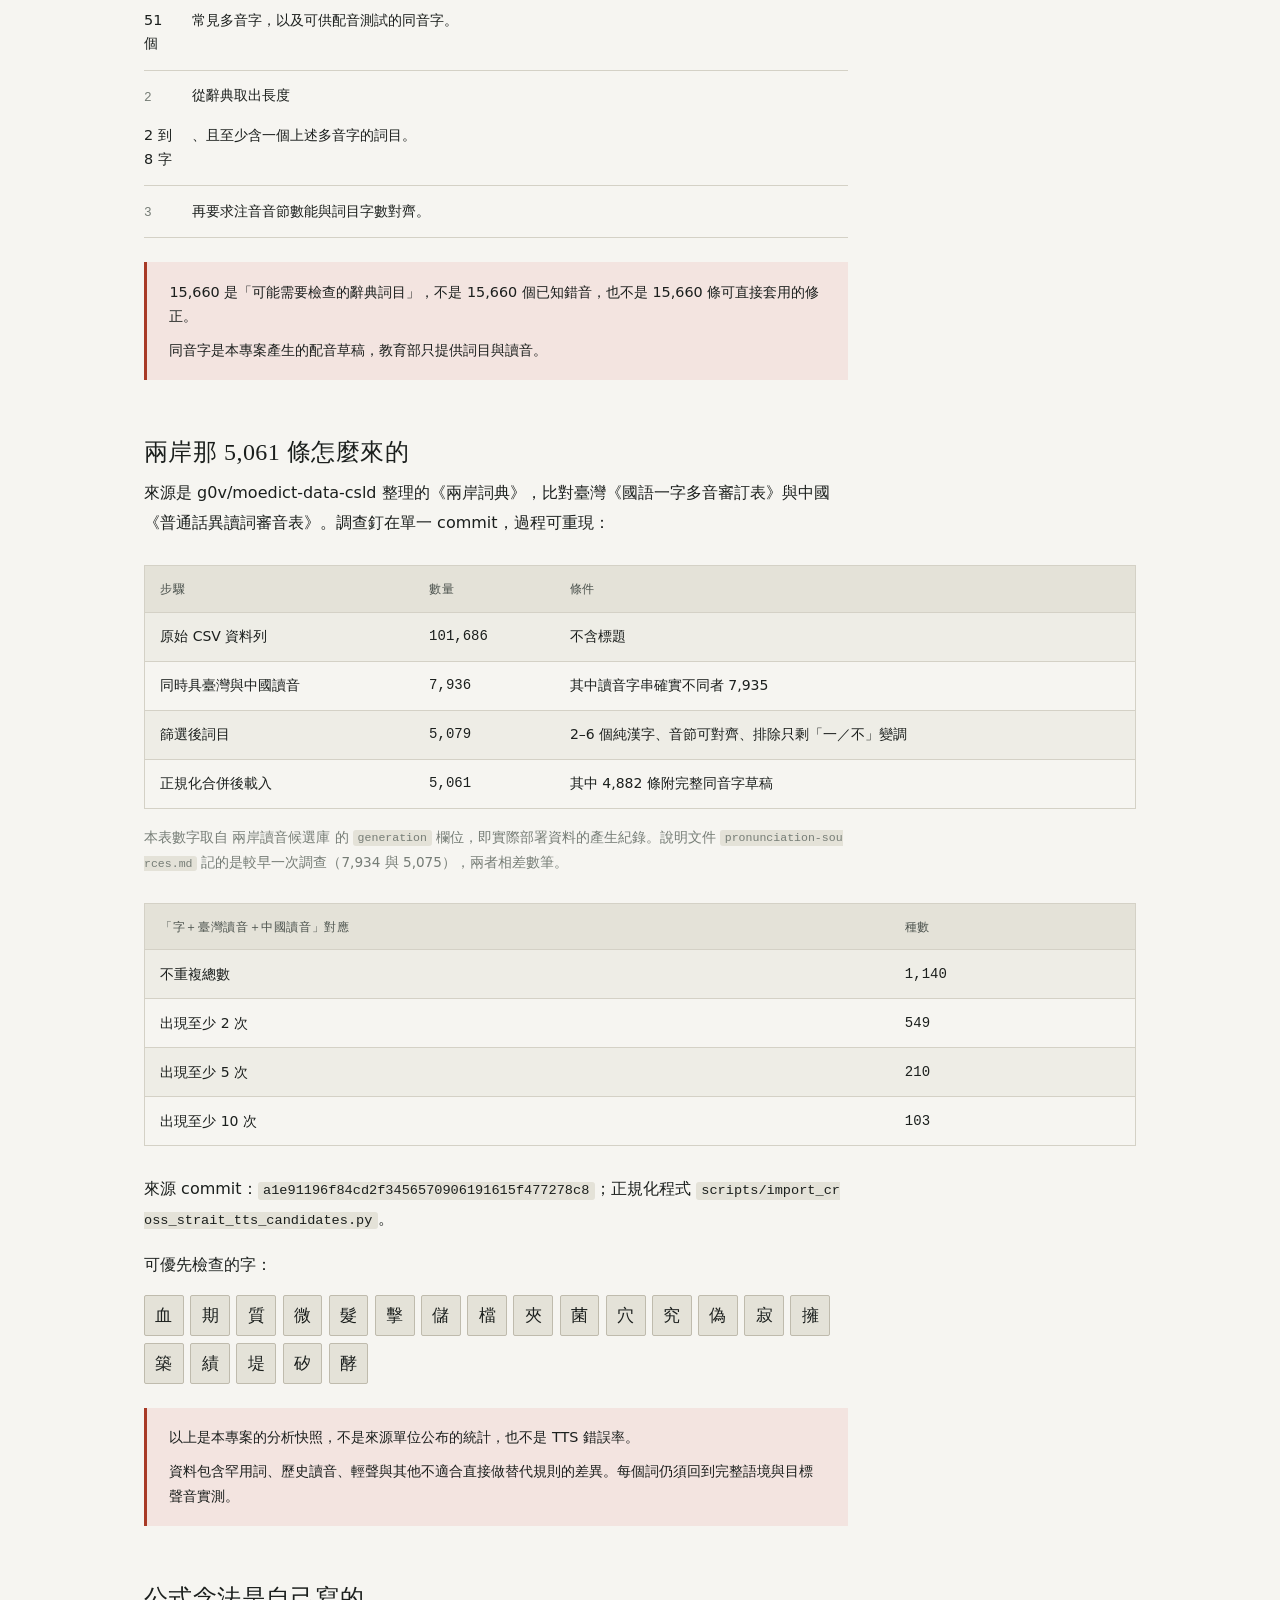
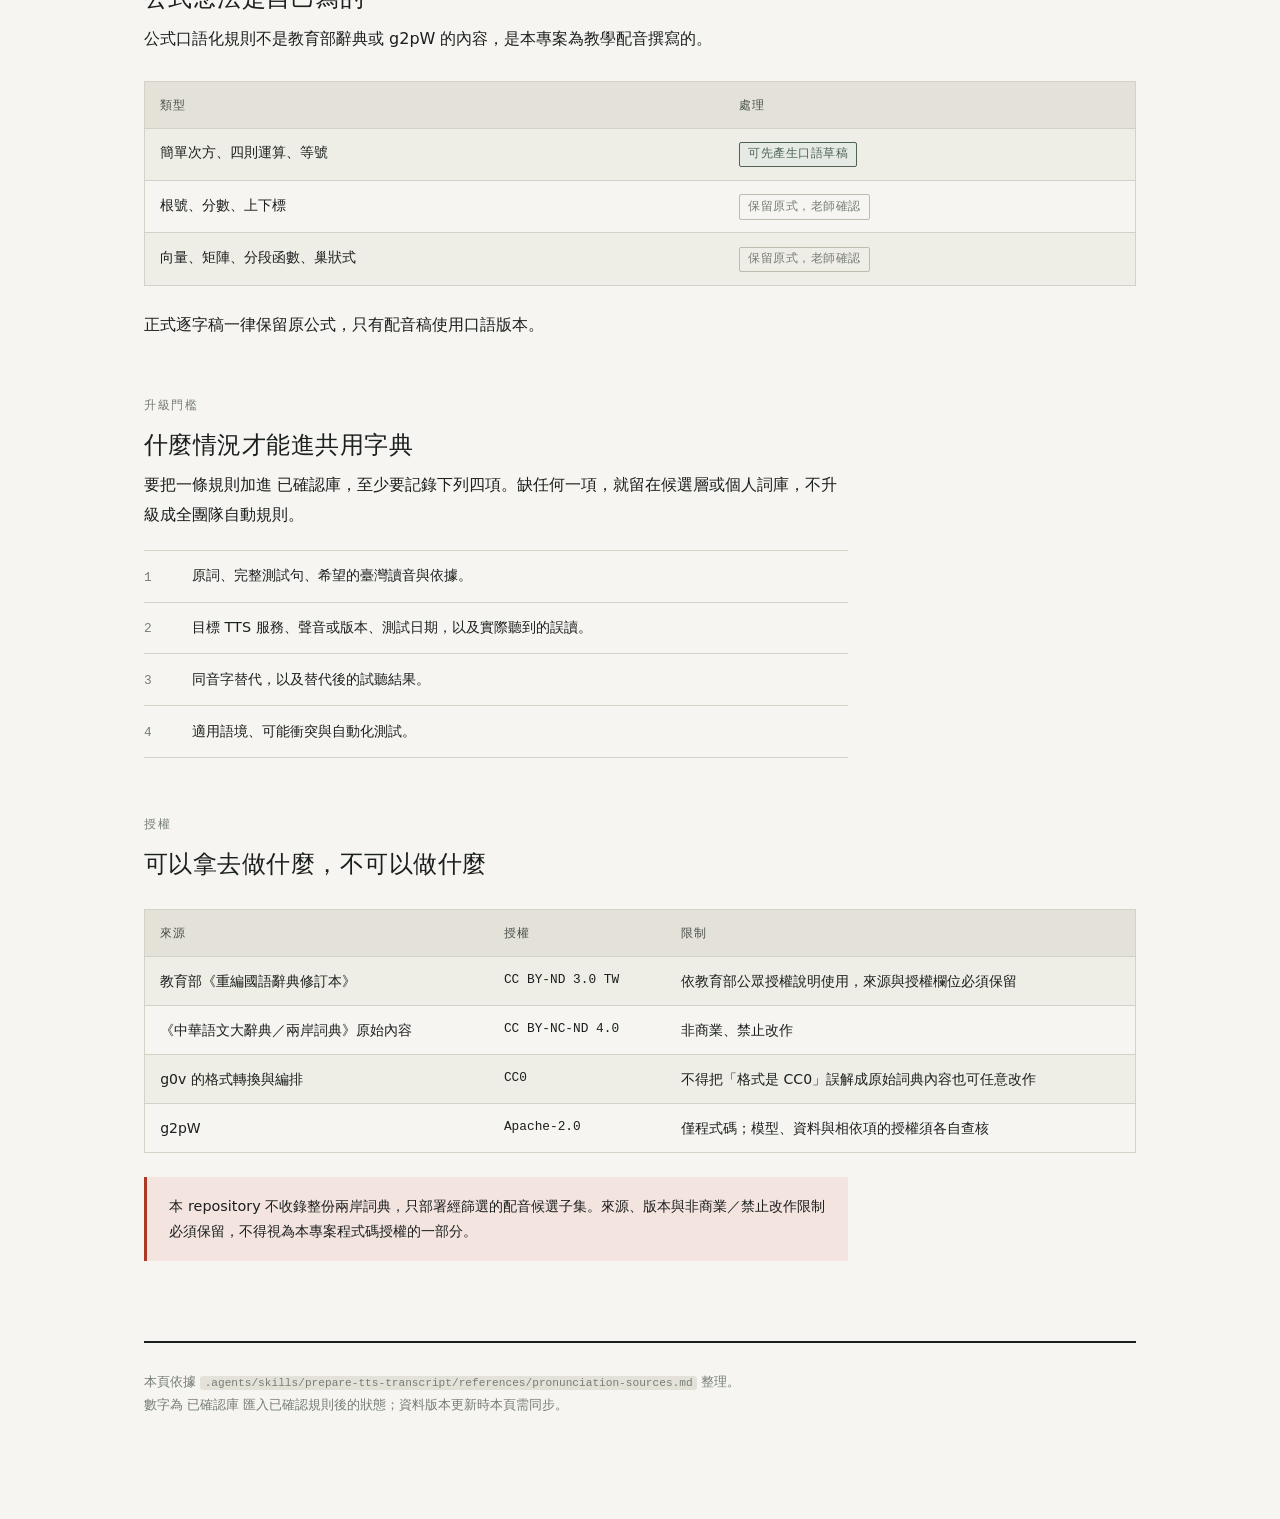
==== commit 3163c0f4: "feat(tts): auto-apply complete cross-strait candidates" ====
--- a/showcase/tts-pronunciation/sources.html
+++ b/showcase/tts-pronunciation/sources.html
@@ -231,7 +231,7 @@
                 <td class="num">5,061</td>
                 <td>《兩岸詞典》，經 g0v/moedict-data-csld</td>
                 <td class="num">2</td>
-                <td><span class="tag tag--no">只供優先測試</span></td>
+                <td><span class="tag tag--part">4,882 條預設套用</span></td>
               </tr>
               <tr>
                 <td>公式唸法規則<br><span class="fn">formulas.json</span></td>
@@ -315,9 +315,9 @@
           </table>
         </div>
 
-        <h3 style="margin:2.5rem 0 0;">兩岸讀音候選庫　5,061 條　待確認</h3>
-        <div class="col">
-          <p>臺灣與中國讀音並列，讓老師先看差在哪，再決定要不要測。</p>
+        <h3 style="margin:2.5rem 0 0;">兩岸讀音候選庫　5,061 條　4,882 條預設套用</h3>
+        <div class="col">
+          <p>臺灣與中國讀音並列。依團隊批次確認政策，4,882 條具有完整同音字草稿的候選會直接套用到配音稿；179 條替代不完整的候選仍維持原稿並等待人工確認。這些規則仍屬候選層，不標成逐條試聽確認，且每筆都可以改回保留原稿。</p>
         </div>
         <div class="tw">
           <table>
